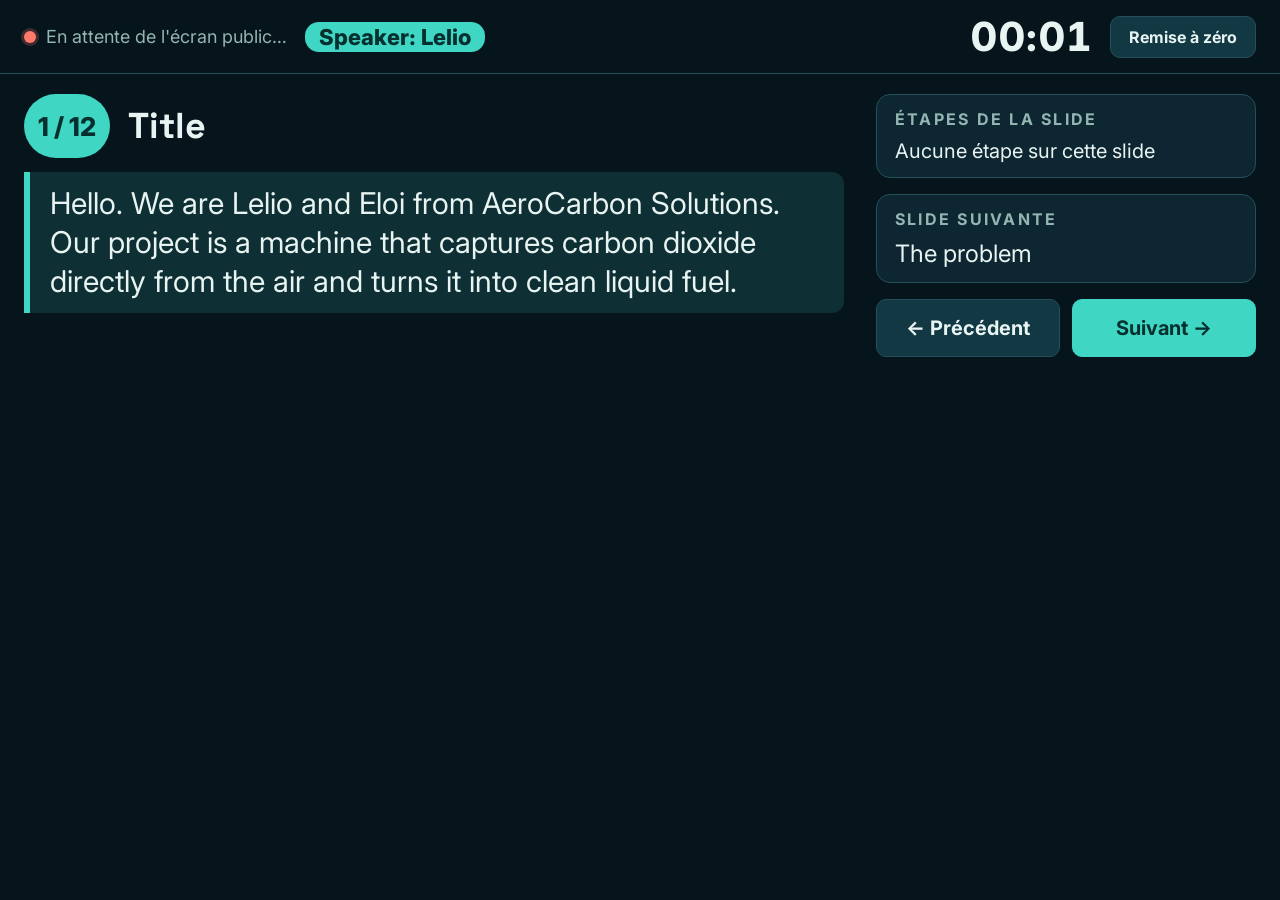
==== presenter.html @ 47c04e8b "feat: diaporama du pitch AeroCarbon Solutions (LE03 Speaking 1) et déploiement GitHub Pages" ====
<!doctype html>
<html lang="fr">
<head>
  <meta charset="utf-8">
  <meta name="viewport" content="width=device-width, initial-scale=1">
  <title>Console présentateur : AeroCarbon</title>
  <link rel="icon" href="data:image/svg+xml,%3Csvg xmlns='http://www.w3.org/2000/svg' viewBox='0 0 100 100'%3E%3Ccircle cx='50' cy='50' r='46' fill='%233fd6c4'/%3E%3C/svg%3E">
  <link rel="preconnect" href="https://fonts.googleapis.com">
  <link rel="preconnect" href="https://fonts.gstatic.com" crossorigin>
  <link href="https://fonts.googleapis.com/css2?family=Inter:wght@400;600;700;800&family=Space+Grotesk:wght@700&display=swap" rel="stylesheet">
  <link rel="stylesheet" href="css/presenter.css">
</head>
<body>
  <header class="bar">
    <div class="status"><span id="dot" class="dot" aria-hidden="true"></span><span id="link">En attente de l'écran public…</span><span id="part" class="part"></span></div>
    <div class="timer" aria-label="Temps écoulé"><span id="clock">00:00</span><button id="reset" type="button">Remise à zéro</button></div>
  </header>

  <main class="grid">
    <section class="notes-col" aria-label="Notes du présentateur">
      <div class="crumb"><span id="num">–</span><h1 id="title">Console présentateur</h1></div>
      <div id="notes" class="notes"><div id="notes-inner"></div></div>
    </section>

    <aside class="side" id="side">
      <div class="card">
        <h2>Étapes de la slide</h2>
        <div id="steps" class="steps" aria-live="polite"></div>
      </div>
      <div class="card next">
        <h2>Slide suivante</h2>
        <p id="next">–</p>
      </div>
      <div class="card" id="qa-card" hidden>
        <h2>Questions probables</h2>
        <div id="qa"></div>
      </div>
      <div class="ctrl">
        <button id="prev" type="button">← Précédent</button>
        <button id="nextBtn" type="button">Suivant →</button>
      </div>
    </aside>
  </main>

  <script src="js/slides-data.js"></script>
  <script src="js/presenter.js"></script>
</body>
</html>
---- css/presenter.css ----
/* Console présentateur : sombre, lisible de loin, deux colonnes (notes | contrôle).
 * Reprise de la console LO02, aux couleurs AeroCarbon. La pastille d'orateur change de couleur
 * selon la personne qui parle (cyan Lelio, ambre Eloi). */
:root {
  --fond: #06141c;
  --carte: #0d2631;
  --trait: #24505a;
  --texte: #e8f4f2;
  --doux: #93b6b2;
  --turquoise: #3fd6c4;
  --rouge: #ff7a6b;
  --or: #f2b33d;
}
* { box-sizing: border-box; }
html, body { height: 100%; margin: 0; background: var(--fond); color: var(--texte); font-family: "Inter", "Segoe UI", system-ui, sans-serif; }
body { display: grid; grid-template-rows: auto minmax(0, 1fr); overflow: hidden; }
code { font-family: Consolas, monospace; font-size: 0.85em; background: #123844; padding: 1px 6px; border-radius: 5px; }

.bar { display: flex; justify-content: space-between; align-items: center; padding: 12px 24px; border-bottom: 1px solid var(--trait); }
.status { display: flex; align-items: center; gap: 10px; color: var(--doux); font-size: 18px; }
.part { margin-left: 8px; padding: 2px 14px; border-radius: 14px; background: var(--turquoise); color: #06302f; font-weight: 800; }
.part:empty { display: none; }
.part[data-who="Eloi"] { background: var(--or); color: #2a1700; }
.part[data-who="Both"] { background: var(--texte); color: var(--fond); }
.part { font-size: 22px; }
.dot { width: 12px; height: 12px; border-radius: 50%; background: var(--rouge); box-shadow: 0 0 0 3px rgba(224, 112, 95, 0.25); }
.dot.ok { background: #6fcf6f; box-shadow: 0 0 0 3px rgba(111, 207, 111, 0.25); }
.timer { display: flex; align-items: center; gap: 16px; }
#clock { font-size: 40px; font-weight: 800; letter-spacing: 0.04em; font-variant-numeric: tabular-nums; }
button { font: inherit; font-weight: 700; color: var(--texte); background: #123844; border: 1px solid var(--trait); border-radius: 10px; padding: 10px 18px; cursor: pointer; }
button:hover, button:focus-visible { background: #1b4a57; outline: 2px solid var(--turquoise); }

.grid { display: grid; grid-template-columns: 1fr 380px; overflow: hidden; gap: 24px; padding: 20px 24px; min-height: 0; }
.notes-col { display: grid; grid-template-rows: auto 1fr; min-height: 0; }
.crumb { display: flex; align-items: center; gap: 18px; margin-bottom: 14px; }
#num { flex: none; min-width: 64px; height: 64px; padding: 0 14px; border-radius: 32px; background: var(--turquoise); color: #06302f; font-weight: 800; font-size: 26px; display: grid; place-items: center; }
h1 { font-family: "Space Grotesk", "Segoe UI", sans-serif; font-weight: 700; font-size: 36px; margin: 0; }
h2 { margin: 0 0 10px; font-size: 16px; letter-spacing: 0.14em; text-transform: uppercase; color: var(--doux); }

.notes { overflow: hidden; min-height: 0; padding-right: 8px; }
.line { margin: 0 0 0.5em; padding: 0.4em 0.65em; border-left: 6px solid var(--trait); border-radius: 0 12px 12px 0; font-size: var(--fs-notes, 30px); line-height: 1.3; color: var(--doux); transition: background 0.3s, color 0.3s, border-color 0.3s; }
.line.past { opacity: 0.55; }
.line.now { color: var(--texte); background: rgba(63, 214, 196, 0.14); border-color: var(--turquoise); }

.side { display: grid; align-content: start; gap: 16px; min-height: 0; overflow: hidden; font-size: var(--fs-side, 20px); }
.card { background: var(--carte); border: 1px solid var(--trait); border-radius: 14px; padding: 14px 18px; }
.steps { display: flex; flex-wrap: wrap; gap: 8px; }
.pip { width: 26px; height: 26px; border-radius: 50%; border: 2px solid var(--trait); }
.pip.on { background: var(--turquoise); border-color: var(--turquoise); }
.pip.cur { box-shadow: 0 0 0 4px rgba(63, 214, 196, 0.35); }
.next p { margin: 0; font-size: 1.2em; }
.qa-q { margin: 8px 0 2px; font-weight: 800; color: var(--or); font-size: 1em; }
.qa-a { margin: 0 0 8px; font-size: 0.95em; line-height: 1.3; }
.ctrl { display: grid; grid-template-columns: 1fr 1fr; gap: 12px; }
.ctrl button { padding: 16px; font-size: 20px; }
#nextBtn { background: var(--turquoise); color: #06302f; border-color: var(--turquoise); }

@media (max-width: 900px) { .grid { grid-template-columns: 1fr; } }
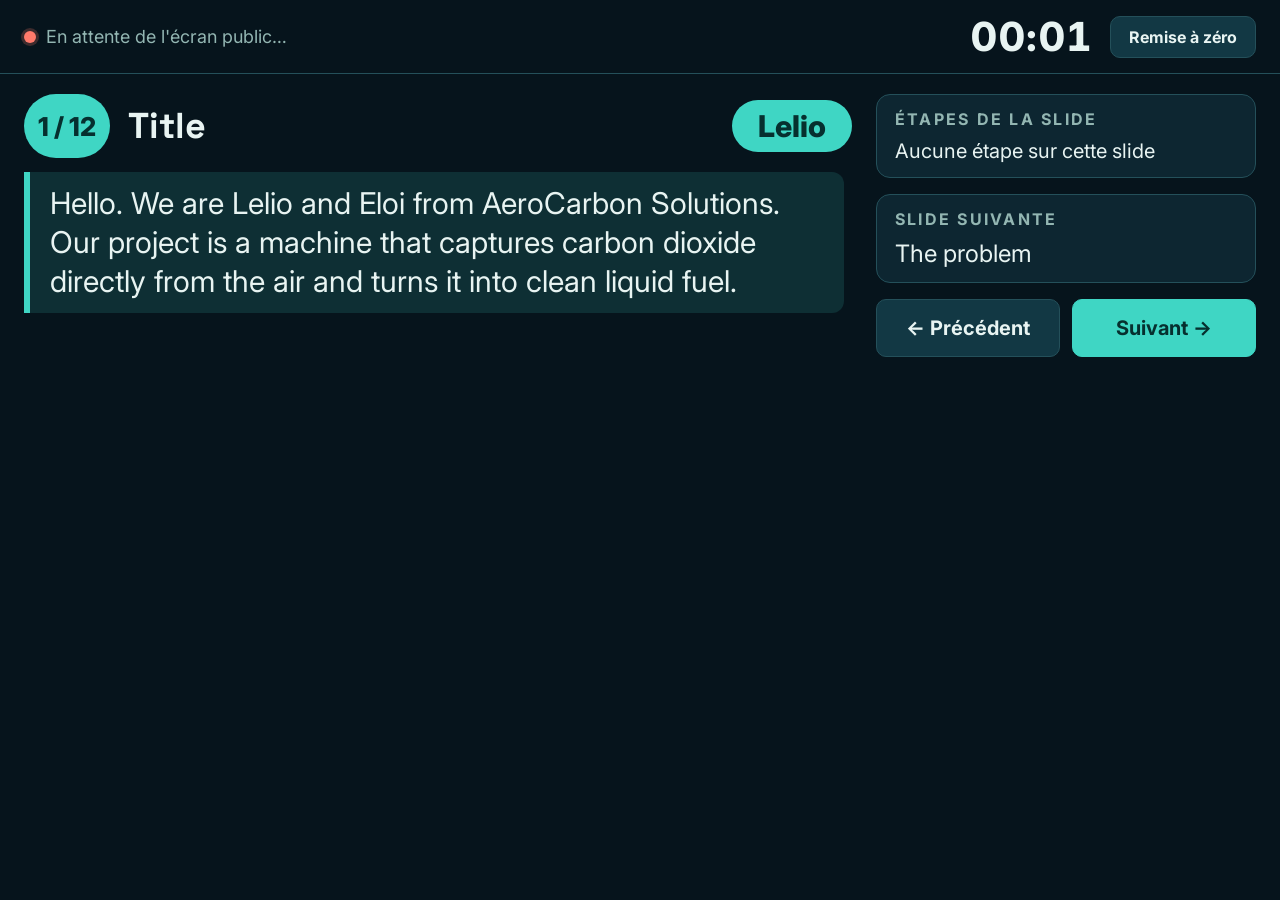
==== commit b5fc525d: "feat: orateur à droite du numéro de slide dans la console, phrases à dire toutes en anglais" ====
--- a/presenter.html
+++ b/presenter.html
@@ -1,48 +1,48 @@
-<!doctype html>
-<html lang="fr">
-<head>
-  <meta charset="utf-8">
-  <meta name="viewport" content="width=device-width, initial-scale=1">
-  <title>Console présentateur : AeroCarbon</title>
-  <link rel="icon" href="data:image/svg+xml,%3Csvg xmlns='http://www.w3.org/2000/svg' viewBox='0 0 100 100'%3E%3Ccircle cx='50' cy='50' r='46' fill='%233fd6c4'/%3E%3C/svg%3E">
-  <link rel="preconnect" href="https://fonts.googleapis.com">
-  <link rel="preconnect" href="https://fonts.gstatic.com" crossorigin>
-  <link href="https://fonts.googleapis.com/css2?family=Inter:wght@400;600;700;800&family=Space+Grotesk:wght@700&display=swap" rel="stylesheet">
-  <link rel="stylesheet" href="css/presenter.css">
-</head>
-<body>
-  <header class="bar">
-    <div class="status"><span id="dot" class="dot" aria-hidden="true"></span><span id="link">En attente de l'écran public…</span><span id="part" class="part"></span></div>
-    <div class="timer" aria-label="Temps écoulé"><span id="clock">00:00</span><button id="reset" type="button">Remise à zéro</button></div>
-  </header>
-
-  <main class="grid">
-    <section class="notes-col" aria-label="Notes du présentateur">
-      <div class="crumb"><span id="num">–</span><h1 id="title">Console présentateur</h1></div>
-      <div id="notes" class="notes"><div id="notes-inner"></div></div>
-    </section>
-
-    <aside class="side" id="side">
-      <div class="card">
-        <h2>Étapes de la slide</h2>
-        <div id="steps" class="steps" aria-live="polite"></div>
-      </div>
-      <div class="card next">
-        <h2>Slide suivante</h2>
-        <p id="next">–</p>
-      </div>
-      <div class="card" id="qa-card" hidden>
-        <h2>Questions probables</h2>
-        <div id="qa"></div>
-      </div>
-      <div class="ctrl">
-        <button id="prev" type="button">← Précédent</button>
-        <button id="nextBtn" type="button">Suivant →</button>
-      </div>
-    </aside>
-  </main>
-
-  <script src="js/slides-data.js"></script>
-  <script src="js/presenter.js"></script>
-</body>
-</html>
+<!doctype html>
+<html lang="fr">
+<head>
+  <meta charset="utf-8">
+  <meta name="viewport" content="width=device-width, initial-scale=1">
+  <title>Console présentateur : AeroCarbon</title>
+  <link rel="icon" href="data:image/svg+xml,%3Csvg xmlns='http://www.w3.org/2000/svg' viewBox='0 0 100 100'%3E%3Ccircle cx='50' cy='50' r='46' fill='%233fd6c4'/%3E%3C/svg%3E">
+  <link rel="preconnect" href="https://fonts.googleapis.com">
+  <link rel="preconnect" href="https://fonts.gstatic.com" crossorigin>
+  <link href="https://fonts.googleapis.com/css2?family=Inter:wght@400;600;700;800&family=Space+Grotesk:wght@700&display=swap" rel="stylesheet">
+  <link rel="stylesheet" href="css/presenter.css">
+</head>
+<body>
+  <header class="bar">
+    <div class="status"><span id="dot" class="dot" aria-hidden="true"></span><span id="link">En attente de l'écran public…</span></div>
+    <div class="timer" aria-label="Temps écoulé"><span id="clock">00:00</span><button id="reset" type="button">Remise à zéro</button></div>
+  </header>
+
+  <main class="grid">
+    <section class="notes-col" aria-label="Notes du présentateur">
+      <div class="crumb"><span id="num">–</span><h1 id="title">Console présentateur</h1><span id="speaker" class="speaker"></span></div>
+      <div id="notes" class="notes"><div id="notes-inner"></div></div>
+    </section>
+
+    <aside class="side" id="side">
+      <div class="card">
+        <h2>Étapes de la slide</h2>
+        <div id="steps" class="steps" aria-live="polite"></div>
+      </div>
+      <div class="card next">
+        <h2>Slide suivante</h2>
+        <p id="next">–</p>
+      </div>
+      <div class="card" id="qa-card" hidden>
+        <h2>Questions probables</h2>
+        <div id="qa"></div>
+      </div>
+      <div class="ctrl">
+        <button id="prev" type="button">← Précédent</button>
+        <button id="nextBtn" type="button">Suivant →</button>
+      </div>
+    </aside>
+  </main>
+
+  <script src="js/slides-data.js"></script>
+  <script src="js/presenter.js"></script>
+</body>
+</html>
--- a/css/presenter.css
+++ b/css/presenter.css
@@ -18,11 +18,6 @@
 
 .bar { display: flex; justify-content: space-between; align-items: center; padding: 12px 24px; border-bottom: 1px solid var(--trait); }
 .status { display: flex; align-items: center; gap: 10px; color: var(--doux); font-size: 18px; }
-.part { margin-left: 8px; padding: 2px 14px; border-radius: 14px; background: var(--turquoise); color: #06302f; font-weight: 800; }
-.part:empty { display: none; }
-.part[data-who="Eloi"] { background: var(--or); color: #2a1700; }
-.part[data-who="Both"] { background: var(--texte); color: var(--fond); }
-.part { font-size: 22px; }
 .dot { width: 12px; height: 12px; border-radius: 50%; background: var(--rouge); box-shadow: 0 0 0 3px rgba(224, 112, 95, 0.25); }
 .dot.ok { background: #6fcf6f; box-shadow: 0 0 0 3px rgba(111, 207, 111, 0.25); }
 .timer { display: flex; align-items: center; gap: 16px; }
@@ -33,6 +28,11 @@
 .grid { display: grid; grid-template-columns: 1fr 380px; overflow: hidden; gap: 24px; padding: 20px 24px; min-height: 0; }
 .notes-col { display: grid; grid-template-rows: auto 1fr; min-height: 0; }
 .crumb { display: flex; align-items: center; gap: 18px; margin-bottom: 14px; }
+/* Orateur : poussé tout à droite de la ligne ; cyan pour Lelio, ambre pour Eloi, clair pour les deux. */
+.speaker { margin-left: auto; flex: none; padding: 8px 26px; border-radius: 32px; font-size: 30px; font-weight: 800; background: var(--turquoise); color: #06302f; }
+.speaker:empty { display: none; }
+.speaker[data-who="Eloi"] { background: var(--or); color: #2a1700; }
+.speaker[data-who="Both"] { background: var(--texte); color: var(--fond); }
 #num { flex: none; min-width: 64px; height: 64px; padding: 0 14px; border-radius: 32px; background: var(--turquoise); color: #06302f; font-weight: 800; font-size: 26px; display: grid; place-items: center; }
 h1 { font-family: "Space Grotesk", "Segoe UI", sans-serif; font-weight: 700; font-size: 36px; margin: 0; }
 h2 { margin: 0 0 10px; font-size: 16px; letter-spacing: 0.14em; text-transform: uppercase; color: var(--doux); }
